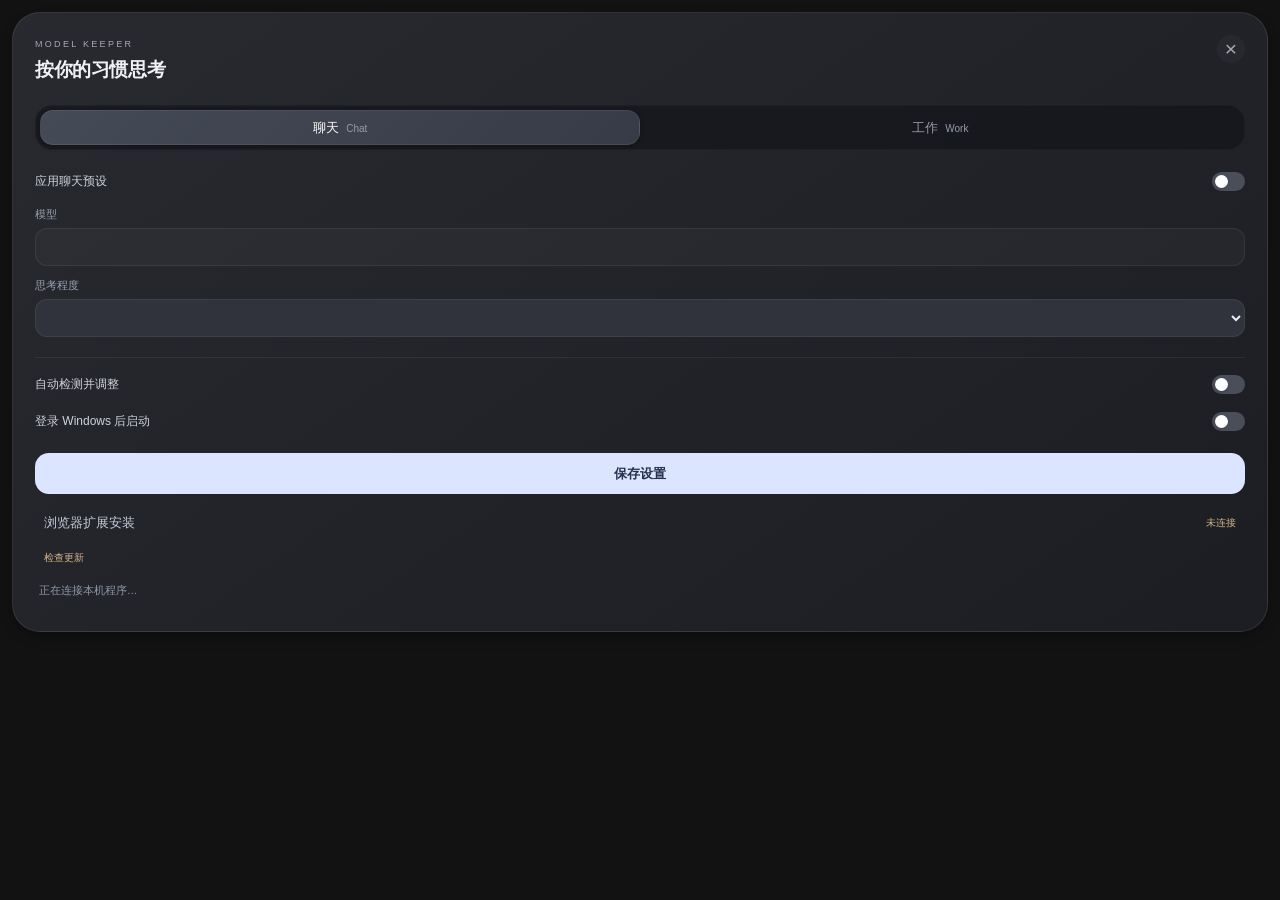
==== desktop_ui/index.html @ 0f9189ce "Build real-time orb desktop, Edge presets and GitHub installer updates" ====
<!doctype html><html lang="zh-CN"><head><meta charset="utf-8"><meta name="viewport" content="width=device-width,initial-scale=1"><link rel="stylesheet" href="style.css"></head><body>
<div id="orb"><canvas id="voice"></canvas><div id="orb-hit" title="点击设置 · 拖动移动 · 右键菜单"></div><span id="orb-error" hidden>!</span></div>
<main id="card" hidden>
  <header><div><span class="eyebrow">MODEL KEEPER</span><h1>按你的习惯思考</h1></div><button id="close" class="icon" aria-label="收起设置">×</button></header>
  <div class="segments" role="tablist"><div class="thumb"></div><button class="selected" data-mode="chat" role="tab" aria-selected="true">聊天 <small>Chat</small></button><button data-mode="work" role="tab" aria-selected="false">工作 <small>Work</small></button></div>
  <div class="panes"><section class="pane active" data-pane="chat"><label class="toggle-row">应用聊天预设<input id="chat-enabled" type="checkbox"><span class="switch"></span></label><label class="field">模型<input id="chat-model" list="models" autocomplete="off"></label><label class="field">思考程度<select id="chat-effort"></select></label></section><section class="pane" data-pane="work"><label class="toggle-row">应用工作预设<input id="work-enabled" type="checkbox"><span class="switch"></span></label><label class="field">模型<input id="work-model" list="models" autocomplete="off"></label><label class="field">思考程度<select id="work-effort"></select></label></section></div>
  <datalist id="models"></datalist>
  <div class="global"><label class="toggle-row">自动检测并调整<input id="enabled" type="checkbox"><span class="switch"></span></label><label class="toggle-row">登录 Windows 后启动<input id="startup" type="checkbox"><span class="switch"></span></label></div>
  <button id="save" class="primary">保存设置</button>
  <div class="actions"><button id="extension">浏览器扩展安装 <span id="extension-badge">未连接</span></button><button id="update"><span id="update-label">检查更新</span><small id="version"></small></button></div>
  <p id="status" role="status">正在连接本机程序…</p>
  <div id="guide" hidden><div class="guide-title">首次使用，只需加载一次<button id="guide-close" class="icon" aria-label="关闭安装说明">×</button></div><ol><li>在 Edge 打开 <strong>edge://extensions</strong></li><li>开启开发人员模式，点击“加载解压缩的扩展”</li><li>选择下面的文件夹，再刷新 ChatGPT</li></ol><div class="guide-buttons"><button id="copy-path">复制扩展路径</button><button id="open-folder">打开文件夹</button></div><p>安装成功后，不需要反复打开文件夹。</p></div>
</main><script src="qwebchannel.js"></script><script type="module" src="app.js"></script></body></html>
---- desktop_ui/style.css ----
:root{font-family:"Segoe UI","Microsoft YaHei UI",sans-serif;color:#f0f1f4;font-size:13px;color-scheme:dark}*{box-sizing:border-box}html,body{margin:0;width:100%;height:100%;background:transparent;overflow:hidden}button,input,select{font:inherit}button{cursor:pointer;border:0;color:inherit}button:focus-visible,input:focus-visible,select:focus-visible{outline:2px solid #8faaff;outline-offset:2px}button:disabled{opacity:.5;cursor:wait}#orb{position:relative;width:100%;height:100%}#voice{position:absolute;width:100%;height:100%;pointer-events:none}#orb-hit{position:absolute;inset:4px;border-radius:50%;cursor:pointer}#orb-error{position:absolute;right:6px;bottom:8px;background:#e8b884;color:#29201a;border-radius:50%;width:16px;height:16px;text-align:center;pointer-events:none}#card{position:relative;margin:12px;padding:22px 22px 15px;border-radius:28px;background:linear-gradient(145deg,#292b30f7,#1c1e23fa);border:1px solid #ffffff17;box-shadow:0 6px 12px #0004;min-height:540px}header{display:flex;align-items:flex-start;justify-content:space-between}.eyebrow{font-size:9px;letter-spacing:2.3px;color:#a4a9b7}h1{font-size:19px;letter-spacing:-.4px;font-weight:600;margin:7px 0 0}.icon{width:28px;height:28px;background:#ffffff08;color:#a7abb5;border-radius:50%;font-size:21px;line-height:22px}.icon:hover{background:#ffffff18;color:white}.segments{position:relative;display:flex;background:#1113189c;border:1px solid #ffffff07;border-radius:17px;padding:4px;margin:22px 0 17px}.segments button{z-index:1;position:relative;flex:1;background:transparent;height:35px;border-radius:13px;color:#9298a6;transition:color .22s}.segments button.selected{color:#fff}small{font-size:10px;color:#959cac;margin-left:4px}.thumb{position:absolute;top:4px;bottom:4px;left:4px;width:calc(50% - 4px);background:linear-gradient(135deg,#454a57,#363b47);border:1px solid #ffffff12;border-radius:13px;box-shadow:0 2px 5px #0003;transition:transform .26s cubic-bezier(.2,.8,.2,1)}.segments.work .thumb{transform:translateX(100%)}.panes{position:relative;height:190px}.pane{position:absolute;inset:0;opacity:0;transform:translateX(12px);pointer-events:none;transition:opacity .2s ease,transform .26s cubic-bezier(.2,.8,.2,1)}.pane.active{opacity:1;transform:translateX(0);pointer-events:auto}.pane[data-pane=chat]:not(.active){transform:translateX(-12px)}.toggle-row{position:relative;display:flex;align-items:center;justify-content:space-between;gap:12px;min-height:28px;font-size:12px;color:#ced2dc;cursor:pointer}.toggle-row input{position:absolute;right:0;width:36px;height:22px;opacity:0;cursor:pointer}.switch{width:33px;height:19px;border-radius:20px;background:#4a4e59;transition:background .2s;pointer-events:none}.switch:after{content:"";display:block;width:13px;height:13px;border-radius:50%;background:white;margin:3px;transition:transform .2s;box-shadow:0 1px 2px #0003}.toggle-row input:checked+.switch{background:#718eed}.toggle-row input:checked+.switch:after{transform:translateX(14px)}.toggle-row input:focus-visible+.switch{outline:2px solid #8faaff;outline-offset:3px}.field{display:block;color:#9aa1b0;font-size:11px;margin-top:12px}.field input,.field select{display:block;margin-top:6px;width:100%;height:38px;padding:0 12px;border:1px solid #ffffff12;border-radius:12px;background:#ffffff08;color:#ebedf4;font-size:13px}.field input:hover,.field select:hover{border-color:#ffffff28}.field select{background-color:#30333b}.global{border-top:1px solid #ffffff10;padding-top:12px;display:grid;gap:9px}.primary{width:100%;margin-top:18px;border-radius:14px;background:#dce5ff;color:#273149;height:41px;font-weight:600;transition:background .15s,transform .15s}.primary:hover{background:#edf2ff}.primary:active{transform:scale(.985)}.actions{display:flex;flex-direction:column;gap:3px;margin-top:12px}.actions button{background:transparent;text-align:left;color:#c5cbd8;border-radius:11px;padding:8px 9px;display:flex;align-items:center;justify-content:space-between}.actions button:hover{background:#ffffff08}.actions span{font-size:10px;color:#d6b28d}.actions span.connected{color:#9ed5c1}#status{font-size:10.5px;color:#8f98aa;line-height:1.65;margin:9px 4px 0;min-height:34px;overflow-wrap:anywhere}#guide{position:absolute;inset:80px 14px auto;padding:20px;background:#292d37;border:1px solid #616d8960;box-shadow:0 12px 36px #0009;border-radius:22px;z-index:8}.guide-title{display:flex;align-items:center;justify-content:space-between;font-weight:600;font-size:13px}.guide-title .icon{flex-shrink:0}ol{padding-left:18px;font-size:12px;color:#c6ccd8;line-height:1.9}.guide-buttons{display:flex;gap:8px}.guide-buttons button{border-radius:12px;flex:1;background:#dce5ff;color:#28324a;padding:10px 4px}#guide p{font-size:11px;color:#a4adbf;margin-bottom:0}@media(prefers-reduced-motion:reduce){*{transition:none!important}}[hidden]{display:none!important}
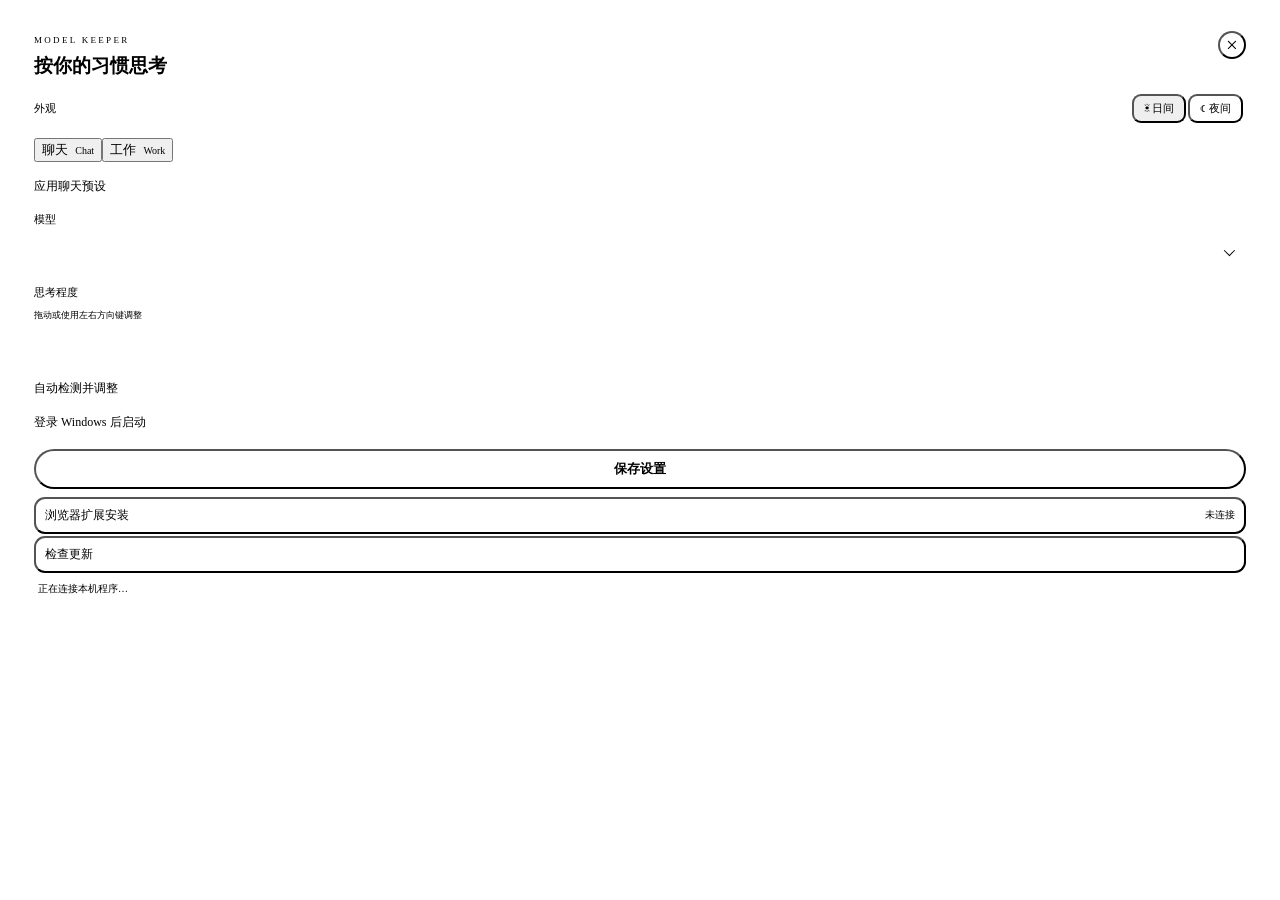
==== commit 0140de65: "Reuse original ChatGPT UI CSS for menus and power sliders with persistent monochrome themes" ====
--- a/desktop_ui/index.html
+++ b/desktop_ui/index.html
@@ -1,13 +1,25 @@
-<!doctype html><html lang="zh-CN"><head><meta charset="utf-8"><meta name="viewport" content="width=device-width,initial-scale=1"><link rel="stylesheet" href="style.css"></head><body>
+<!doctype html>
+<html lang="zh-CN" class="chatgpt-theme" data-codex-window-type="browser" data-theme="dark"><head><meta charset="utf-8"><meta name="viewport" content="width=device-width,initial-scale=1"><link id="web-style" rel="stylesheet" href="../runtime/web-ui.css"><link rel="stylesheet" href="style.css"></head><body>
 <div id="orb"><canvas id="voice"></canvas><div id="orb-hit" title="点击设置 · 拖动移动 · 右键菜单"></div><span id="orb-error" hidden>!</span></div>
 <main id="card" hidden>
   <header><div><span class="eyebrow">MODEL KEEPER</span><h1>按你的习惯思考</h1></div><button id="close" class="icon" aria-label="收起设置">×</button></header>
-  <div class="segments" role="tablist"><div class="thumb"></div><button class="selected" data-mode="chat" role="tab" aria-selected="true">聊天 <small>Chat</small></button><button data-mode="work" role="tab" aria-selected="false">工作 <small>Work</small></button></div>
-  <div class="panes"><section class="pane active" data-pane="chat"><label class="toggle-row">应用聊天预设<input id="chat-enabled" type="checkbox"><span class="switch"></span></label><label class="field">模型<input id="chat-model" list="models" autocomplete="off"></label><label class="field">思考程度<select id="chat-effort"></select></label></section><section class="pane" data-pane="work"><label class="toggle-row">应用工作预设<input id="work-enabled" type="checkbox"><span class="switch"></span></label><label class="field">模型<input id="work-model" list="models" autocomplete="off"></label><label class="field">思考程度<select id="work-effort"></select></label></section></div>
-  <datalist id="models"></datalist>
+  <div class="appearance" aria-label="外观主题"><span>外观</span><div role="group" aria-label="主题选择"><button id="theme-light" aria-pressed="false">☀︎ 日间</button><button id="theme-dark" aria-pressed="true">☾ 夜间</button></div></div>
+  <div class="segments root-HUUPVC relative isolate inline-grid h-9 min-w-0 grid-cols-2 gap-0 rounded-full select-none" role="tablist" aria-label="预设模式"><span class="pointer-events-none absolute inset-x-px top-1/2 z-0 h-8.5 -translate-y-1/2 rounded-full bg-background-mode-toggle-track" aria-hidden="true"></span><span class="thumb indicator-zrk55u pointer-events-none relative z-10 col-start-1 row-start-1 rounded-full" aria-hidden="true"></span><button id="tab-chat" class="selected cursor-interaction relative z-10 inline-flex h-full min-w-0 items-center justify-center whitespace-nowrap rounded-full px-3.5 text-sm font-medium col-start-1 row-start-1 text-mode-toggle-primary" data-mode="chat" role="tab" aria-selected="true" aria-controls="pane-chat">聊天 <small>Chat</small></button><button id="tab-work" class="cursor-interaction relative z-10 inline-flex h-full min-w-0 items-center justify-center whitespace-nowrap rounded-full px-3.5 text-sm font-medium col-start-2 row-start-1 text-mode-toggle-inactive" data-mode="work" role="tab" aria-selected="false" aria-controls="pane-work">工作 <small>Work</small></button></div>
+  <div class="panes">
+    <section id="pane-chat" class="pane active" data-pane="chat" role="tabpanel" aria-labelledby="tab-chat">
+      <label class="toggle-row">应用聊天预设<input id="chat-enabled" type="checkbox"><span class="switch"></span></label>
+      <div class="field model-field"><span id="chat-model-label">模型</span><button id="chat-model" class="model-trigger" aria-labelledby="chat-model-label chat-model-value" aria-haspopup="listbox" aria-expanded="false" aria-controls="chat-model-menu"><span id="chat-model-value"></span><span class="chevron" aria-hidden="true"></span></button><div id="chat-model-menu" class="model-menu no-drag z-50 m-px flex select-none flex-col bg-surface-elevated-secondary/90 text-default ring-(--color-border-overlay) ring-(length:--dropdown-overlay-ring-width) shadow-(--shadow-dropdown-overlay) backdrop-blur-sm rounded-2xl p-[var(--app-menu-gutter,var(--spacing))] ModelPickerDropdownContent-BBm8p1" data-state="open" role="listbox" aria-label="聊天模型" hidden></div></div>
+      <div class="field reasoning"><div class="reasoning-title"><label for="chat-effort">思考程度</label><output class="ViewToggleEffortLabel-mpNoee" data-accent="false" id="chat-effort-label" for="chat-effort"></output></div><div class="Container-qxn8NG" data-keyboard-focused="false" data-model-picker-power-slider><span id="chat-slider-root" class="Root-MhaajB" data-locked="false" data-dragging="false" data-fast-mode="false" data-highlighted="false" data-reduced-motion="false"><span class="Track-eoFI82"><span id="chat-range-fill" aria-hidden="true" class="Range-CJS9gM"></span><div class="TickRail-KLjYfZ" id="chat-ticks" aria-hidden="true"></div></span><div aria-hidden="true" class="VisualThumbRail-hji66C"><span id="chat-visual-thumb" class="ThumbScale-Hvw8Fr"><span class="ThumbSpring-tDZ1ke"><span class="Thumb-hwJ5wX"></span></span></span></div><input id="chat-effort" class="native-slider-bridge" type="range" min="0" max="4" step="1" aria-describedby="chat-effort-hint"></span></div><div class="rail-labels" id="chat-rail-labels"></div><p id="chat-effort-hint" class="hint">拖动或使用左右方向键调整</p></div>
+    </section>
+    <section id="pane-work" class="pane" data-pane="work" role="tabpanel" aria-labelledby="tab-work" inert>
+      <label class="toggle-row">应用工作预设<input id="work-enabled" type="checkbox"><span class="switch"></span></label>
+      <div class="field model-field"><span id="work-model-label">模型</span><button id="work-model" class="model-trigger" aria-labelledby="work-model-label work-model-value" aria-haspopup="listbox" aria-expanded="false" aria-controls="work-model-menu"><span id="work-model-value"></span><span class="chevron" aria-hidden="true"></span></button><div id="work-model-menu" class="model-menu no-drag z-50 m-px flex select-none flex-col bg-surface-elevated-secondary/90 text-default ring-(--color-border-overlay) ring-(length:--dropdown-overlay-ring-width) shadow-(--shadow-dropdown-overlay) backdrop-blur-sm rounded-2xl p-[var(--app-menu-gutter,var(--spacing))] ModelPickerDropdownContent-BBm8p1" data-state="open" role="listbox" aria-label="工作模型" hidden></div></div>
+      <div class="field reasoning"><div class="reasoning-title"><label for="work-effort">思考程度</label><output class="ViewToggleEffortLabel-mpNoee" data-accent="false" id="work-effort-label" for="work-effort"></output></div><div class="Container-qxn8NG" data-keyboard-focused="false" data-model-picker-power-slider><span id="work-slider-root" class="Root-MhaajB" data-locked="false" data-dragging="false" data-fast-mode="false" data-highlighted="false" data-reduced-motion="false"><span class="Track-eoFI82"><span id="work-range-fill" aria-hidden="true" class="Range-CJS9gM"></span><div class="TickRail-KLjYfZ" id="work-ticks" aria-hidden="true"></div></span><div aria-hidden="true" class="VisualThumbRail-hji66C"><span id="work-visual-thumb" class="ThumbScale-Hvw8Fr"><span class="ThumbSpring-tDZ1ke"><span class="Thumb-hwJ5wX"></span></span></span></div><input id="work-effort" class="native-slider-bridge" type="range" min="0" max="3" step="1" aria-describedby="work-effort-hint"></span></div><div class="rail-labels" id="work-rail-labels"></div><p id="work-effort-hint" class="hint">拖动或使用左右方向键调整</p></div>
+    </section>
+  </div>
   <div class="global"><label class="toggle-row">自动检测并调整<input id="enabled" type="checkbox"><span class="switch"></span></label><label class="toggle-row">登录 Windows 后启动<input id="startup" type="checkbox"><span class="switch"></span></label></div>
-  <button id="save" class="primary">保存设置</button>
-  <div class="actions"><button id="extension">浏览器扩展安装 <span id="extension-badge">未连接</span></button><button id="update"><span id="update-label">检查更新</span><small id="version"></small></button></div>
+  <button id="save" class="primary cursor-interaction h-10 rounded-full bg-background-primary-solid text-primary-solid px-4 text-sm font-medium hover:bg-background-primary-solid-hover">保存设置</button>
+  <div class="actions"><button id="extension"><span>浏览器扩展安装</span><span id="extension-badge">未连接</span></button><button id="update"><span id="update-label">检查更新</span><small id="version"></small></button></div>
   <p id="status" role="status">正在连接本机程序…</p>
-  <div id="guide" hidden><div class="guide-title">首次使用，只需加载一次<button id="guide-close" class="icon" aria-label="关闭安装说明">×</button></div><ol><li>在 Edge 打开 <strong>edge://extensions</strong></li><li>开启开发人员模式，点击“加载解压缩的扩展”</li><li>选择下面的文件夹，再刷新 ChatGPT</li></ol><div class="guide-buttons"><button id="copy-path">复制扩展路径</button><button id="open-folder">打开文件夹</button></div><p>安装成功后，不需要反复打开文件夹。</p></div>
+  <div id="guide" role="dialog" aria-modal="true" aria-label="浏览器扩展安装" hidden><div class="guide-title">连接到 Edge<button id="guide-close" class="icon" aria-label="关闭安装说明">×</button></div><p>自动准备扩展文件、复制路径并打开 Edge。首次加载需在浏览器中完成一次。</p><button id="prepare-extension" class="primary cursor-interaction h-10 rounded-full bg-background-primary-solid text-primary-solid px-4 text-sm font-medium hover:bg-background-primary-solid-hover">一键准备安装</button><ol><li>在打开的扩展页开启<strong>开发人员模式</strong></li><li>点击<strong>加载解压缩的扩展</strong></li><li>粘贴已复制的路径，选择文件夹；然后刷新 ChatGPT</li></ol><div class="guide-buttons"><button id="copy-path">复制路径</button><button id="open-folder">打开文件夹</button></div><p id="guide-state" role="status">本机接口已由安装程序注册，连接成功后这里会自动确认。</p></div>
 </main><script src="qwebchannel.js"></script><script type="module" src="app.js"></script></body></html>
--- a/desktop_ui/style.css
+++ b/desktop_ui/style.css
@@ -1 +1,16 @@
-:root{font-family:"Segoe UI","Microsoft YaHei UI",sans-serif;color:#f0f1f4;font-size:13px;color-scheme:dark}*{box-sizing:border-box}html,body{margin:0;width:100%;height:100%;background:transparent;overflow:hidden}button,input,select{font:inherit}button{cursor:pointer;border:0;color:inherit}button:focus-visible,input:focus-visible,select:focus-visible{outline:2px solid #8faaff;outline-offset:2px}button:disabled{opacity:.5;cursor:wait}#orb{position:relative;width:100%;height:100%}#voice{position:absolute;width:100%;height:100%;pointer-events:none}#orb-hit{position:absolute;inset:4px;border-radius:50%;cursor:pointer}#orb-error{position:absolute;right:6px;bottom:8px;background:#e8b884;color:#29201a;border-radius:50%;width:16px;height:16px;text-align:center;pointer-events:none}#card{position:relative;margin:12px;padding:22px 22px 15px;border-radius:28px;background:linear-gradient(145deg,#292b30f7,#1c1e23fa);border:1px solid #ffffff17;box-shadow:0 6px 12px #0004;min-height:540px}header{display:flex;align-items:flex-start;justify-content:space-between}.eyebrow{font-size:9px;letter-spacing:2.3px;color:#a4a9b7}h1{font-size:19px;letter-spacing:-.4px;font-weight:600;margin:7px 0 0}.icon{width:28px;height:28px;background:#ffffff08;color:#a7abb5;border-radius:50%;font-size:21px;line-height:22px}.icon:hover{background:#ffffff18;color:white}.segments{position:relative;display:flex;background:#1113189c;border:1px solid #ffffff07;border-radius:17px;padding:4px;margin:22px 0 17px}.segments button{z-index:1;position:relative;flex:1;background:transparent;height:35px;border-radius:13px;color:#9298a6;transition:color .22s}.segments button.selected{color:#fff}small{font-size:10px;color:#959cac;margin-left:4px}.thumb{position:absolute;top:4px;bottom:4px;left:4px;width:calc(50% - 4px);background:linear-gradient(135deg,#454a57,#363b47);border:1px solid #ffffff12;border-radius:13px;box-shadow:0 2px 5px #0003;transition:transform .26s cubic-bezier(.2,.8,.2,1)}.segments.work .thumb{transform:translateX(100%)}.panes{position:relative;height:190px}.pane{position:absolute;inset:0;opacity:0;transform:translateX(12px);pointer-events:none;transition:opacity .2s ease,transform .26s cubic-bezier(.2,.8,.2,1)}.pane.active{opacity:1;transform:translateX(0);pointer-events:auto}.pane[data-pane=chat]:not(.active){transform:translateX(-12px)}.toggle-row{position:relative;display:flex;align-items:center;justify-content:space-between;gap:12px;min-height:28px;font-size:12px;color:#ced2dc;cursor:pointer}.toggle-row input{position:absolute;right:0;width:36px;height:22px;opacity:0;cursor:pointer}.switch{width:33px;height:19px;border-radius:20px;background:#4a4e59;transition:background .2s;pointer-events:none}.switch:after{content:"";display:block;width:13px;height:13px;border-radius:50%;background:white;margin:3px;transition:transform .2s;box-shadow:0 1px 2px #0003}.toggle-row input:checked+.switch{background:#718eed}.toggle-row input:checked+.switch:after{transform:translateX(14px)}.toggle-row input:focus-visible+.switch{outline:2px solid #8faaff;outline-offset:3px}.field{display:block;color:#9aa1b0;font-size:11px;margin-top:12px}.field input,.field select{display:block;margin-top:6px;width:100%;height:38px;padding:0 12px;border:1px solid #ffffff12;border-radius:12px;background:#ffffff08;color:#ebedf4;font-size:13px}.field input:hover,.field select:hover{border-color:#ffffff28}.field select{background-color:#30333b}.global{border-top:1px solid #ffffff10;padding-top:12px;display:grid;gap:9px}.primary{width:100%;margin-top:18px;border-radius:14px;background:#dce5ff;color:#273149;height:41px;font-weight:600;transition:background .15s,transform .15s}.primary:hover{background:#edf2ff}.primary:active{transform:scale(.985)}.actions{display:flex;flex-direction:column;gap:3px;margin-top:12px}.actions button{background:transparent;text-align:left;color:#c5cbd8;border-radius:11px;padding:8px 9px;display:flex;align-items:center;justify-content:space-between}.actions button:hover{background:#ffffff08}.actions span{font-size:10px;color:#d6b28d}.actions span.connected{color:#9ed5c1}#status{font-size:10.5px;color:#8f98aa;line-height:1.65;margin:9px 4px 0;min-height:34px;overflow-wrap:anywhere}#guide{position:absolute;inset:80px 14px auto;padding:20px;background:#292d37;border:1px solid #616d8960;box-shadow:0 12px 36px #0009;border-radius:22px;z-index:8}.guide-title{display:flex;align-items:center;justify-content:space-between;font-weight:600;font-size:13px}.guide-title .icon{flex-shrink:0}ol{padding-left:18px;font-size:12px;color:#c6ccd8;line-height:1.9}.guide-buttons{display:flex;gap:8px}.guide-buttons button{border-radius:12px;flex:1;background:#dce5ff;color:#28324a;padding:10px 4px}#guide p{font-size:11px;color:#a4adbf;margin-bottom:0}@media(prefers-reduced-motion:reduce){*{transition:none!important}}[hidden]{display:none!important}
+/* Desktop placement only. Model menu, power slider, fonts and mode toggle
+   are painted by the unmodified, pinned ChatGPT stylesheet in runtime/. */
+html,body{margin:0;width:100%;height:100%;background:transparent!important;overflow:hidden}body{font-family:var(--font-sans);font-size:13px;color:var(--color-text)}button,input{font:inherit}button{cursor:pointer}button:disabled{opacity:.5;cursor:wait}[hidden]{display:none!important}
+#orb{position:relative;width:100%;height:100%}#voice{position:absolute;width:100%;height:100%;pointer-events:none}#orb-hit{position:absolute;inset:4px;border-radius:50%;cursor:pointer}#orb-error{position:absolute;right:6px;bottom:8px;background:white;color:black;border-radius:50%;width:16px;height:16px;text-align:center;pointer-events:none}
+#card{position:relative;margin:12px;padding:19px 22px 14px;border-radius:28px;background:var(--color-surface);border:.5px solid var(--color-border);box-shadow:var(--elevation-composer);color:var(--color-text)}header{display:flex;align-items:flex-start;justify-content:space-between}.eyebrow{font-size:9px;letter-spacing:2.3px;color:var(--color-text-secondary)}h1{font-size:19px;font-weight:600;margin:7px 0 0;line-height:1.3}.icon{width:28px;height:28px;background:var(--color-background-primary-soft);color:var(--color-text-secondary);border-radius:50%;font-size:21px;line-height:22px}.icon:hover{background:var(--color-background-primary-soft-hover)}
+.appearance{display:flex;justify-content:space-between;align-items:center;margin-top:12px;font-size:11px;color:var(--color-text-secondary)}.appearance>div{display:flex;padding:3px;gap:2px;background:var(--color-background-mode-toggle-track,var(--color-surface-secondary));border-radius:12px}.appearance button{padding:5px 10px;border-radius:9px;font-size:11px}.appearance button[aria-pressed=true]{background:var(--color-background-mode-toggle-selected,var(--color-surface-elevated));color:var(--color-text);box-shadow:var(--shadow-mode-toggle-selected)}
+.segments{width:100%;margin:12px 0;align-items:stretch}.thumb{transition:transform .3s cubic-bezier(.23,1,.32,1)}.segments.work .thumb{transform:translateX(calc(100% - 9px))}.segments button{gap:4px}small{font-size:10px;color:var(--color-text-secondary);margin-left:4px}.panes{position:relative;height:190px}.pane{position:absolute;inset:0;opacity:0;pointer-events:none;transition:opacity .2s}.pane.active{opacity:1;pointer-events:auto;z-index:2}
+.toggle-row{position:relative;display:flex;align-items:center;justify-content:space-between;gap:12px;min-height:26px;font-size:12px;color:var(--color-text);cursor:pointer}.toggle-row input{position:absolute;right:0;width:36px;height:22px;opacity:0;cursor:pointer}.switch{width:33px;height:19px;border-radius:20px;background:var(--color-border-strong);transition:background .2s;pointer-events:none}.switch:after{content:"";display:block;width:13px;height:13px;border-radius:50%;background:var(--color-surface);margin:3px;transition:transform .2s}.toggle-row input:checked+.switch{background:var(--color-text)}.toggle-row input:checked+.switch:after{transform:translateX(14px);background:var(--color-surface)}.toggle-row input:focus-visible+.switch{outline:2px solid var(--color-ring);outline-offset:3px}
+.field{display:block;color:var(--color-text-secondary);font-size:11px;margin-top:12px}.model-field{position:relative}.model-trigger{display:flex;align-items:center;justify-content:space-between;text-align:left;margin-top:6px;width:100%;height:38px;padding:0 12px;border:.5px solid var(--color-border);border-radius:12px;background:var(--color-surface-secondary);color:var(--color-text);font-size:13px}.model-trigger:hover{background:var(--color-background-primary-soft-hover)}.chevron{width:7px;height:7px;border:solid currentColor;border-width:0 1.5px 1.5px 0;transform:rotate(45deg) translateY(-2px);margin-right:2px}.model-trigger[aria-expanded=true] .chevron{transform:rotate(225deg)}.model-menu{position:absolute;top:calc(100% + 6px);left:0;max-width:100%;max-height:266px;overflow-y:auto;z-index:6;scrollbar-width:thin}.model-option{width:100%;text-align:left}.model-option .check{font-size:13px}
+.reasoning{margin-top:14px}.reasoning-title{display:flex;justify-content:space-between;align-items:center;margin-bottom:5px}.reasoning-title output{font-size:11px}.native-slider-bridge{position:absolute;inset:0;width:100%;height:28px;margin:0;appearance:none;background:transparent;opacity:0;cursor:pointer;z-index:5}.native-slider-bridge::-webkit-slider-thumb{appearance:none;width:28px;height:28px}.rail-labels{display:flex;justify-content:space-between;font-size:9px;margin:1px 8px 0}.rail-labels button{padding:1px 0;color:var(--color-text-secondary);font-size:9px;min-width:22px}.rail-labels button[aria-pressed=true]{color:var(--color-text)}.hint{font-size:9px;line-height:1.4;margin:4px 0 0;color:var(--color-text-secondary)}
+.global{border-top:.5px solid var(--color-border);padding-top:12px;display:grid;gap:8px}.primary{width:100%;margin-top:13px}.actions{display:flex;flex-direction:column;gap:2px;margin-top:8px}.actions button{background:transparent;text-align:left;color:var(--color-text);border-radius:11px;padding:8px 9px;display:flex;align-items:center;justify-content:space-between;font-size:12px}.actions button:hover{background:var(--color-background-primary-soft-hover)}#extension-badge{font-size:10px;color:var(--color-text-secondary)}#status{font-size:10px;color:var(--color-text-secondary);line-height:1.6;margin:8px 4px 0;min-height:32px;overflow-wrap:anywhere}
+#guide{position:absolute;inset:70px 14px auto;padding:20px;background:var(--color-surface-elevated);border:.5px solid var(--color-border);box-shadow:var(--elevation-composer);border-radius:22px;z-index:8}.guide-title{display:flex;align-items:center;justify-content:space-between;font-weight:600;font-size:14px}.guide-title .icon{flex-shrink:0}ol{padding-left:18px;font-size:12px;color:var(--color-text);line-height:1.9}.guide-buttons{display:flex;gap:8px}.guide-buttons button{border-radius:12px;flex:1;background:var(--color-background-primary-soft);color:var(--color-text);padding:10px 4px}#guide p{font-size:11px;color:var(--color-text-secondary);line-height:1.7;margin-bottom:0}
+@media(prefers-reduced-motion:reduce){.thumb,.pane,.switch,.switch:after{transition:none!important}}
+/* Monochrome accent requested by the user; all slider geometry stays original. */
+:root{--color-chart-blue:var(--color-text);--color-ring:var(--color-text)}
+.primary{height:40px;border-radius:var(--radius-button-action,9999px);background:var(--color-text);color:var(--color-surface);font-weight:600}
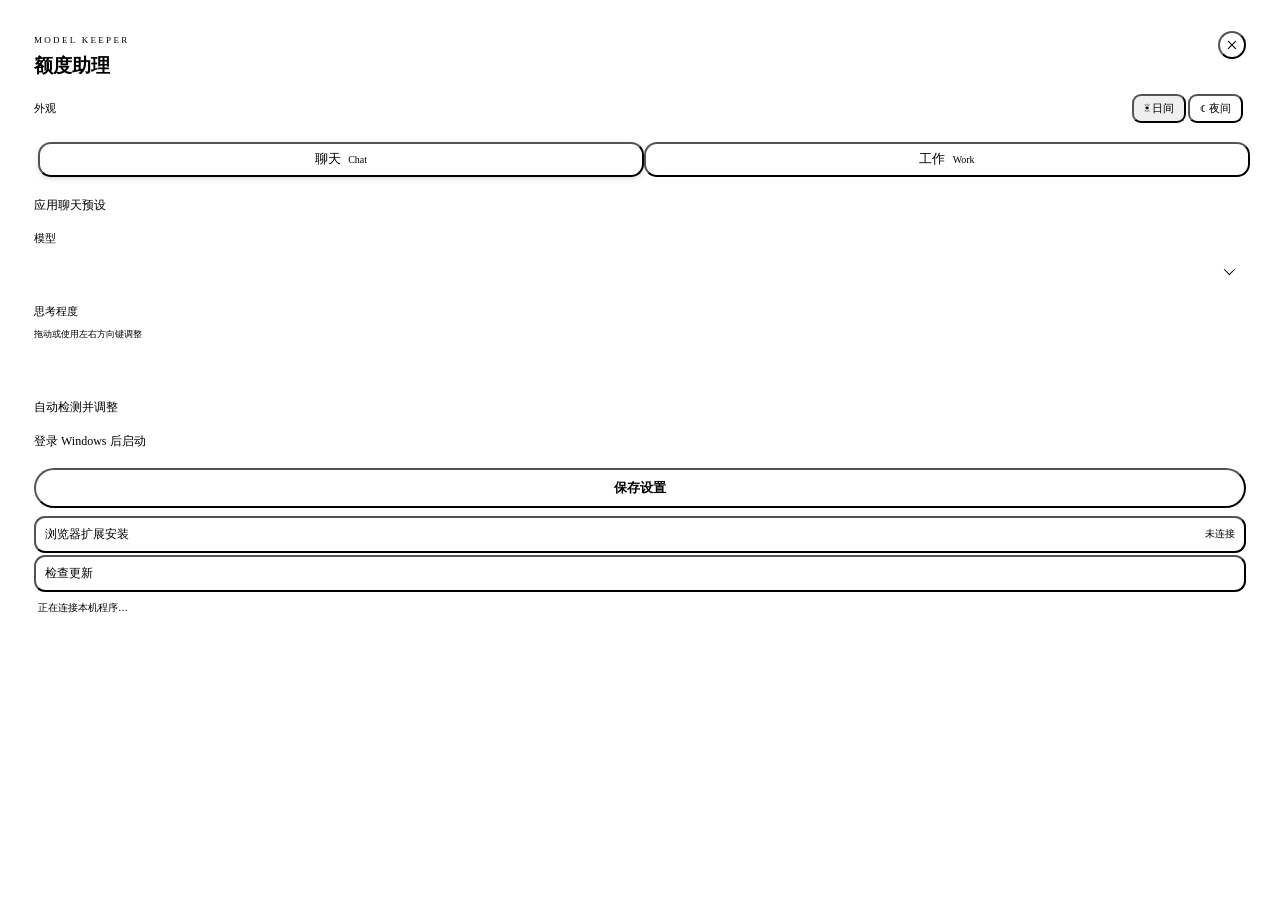
==== commit 5802dca5: "Restore rectangular mode switch and add draggable dismissible allowance settings" ====
--- a/desktop_ui/index.html
+++ b/desktop_ui/index.html
@@ -2,19 +2,19 @@
 <html lang="zh-CN" class="chatgpt-theme" data-codex-window-type="browser" data-theme="dark"><head><meta charset="utf-8"><meta name="viewport" content="width=device-width,initial-scale=1"><link id="web-style" rel="stylesheet" href="../runtime/web-ui.css"><link rel="stylesheet" href="style.css"></head><body>
 <div id="orb"><canvas id="voice"></canvas><div id="orb-hit" title="点击设置 · 拖动移动 · 右键菜单"></div><span id="orb-error" hidden>!</span></div>
 <main id="card" hidden>
-  <header><div><span class="eyebrow">MODEL KEEPER</span><h1>按你的习惯思考</h1></div><button id="close" class="icon" aria-label="收起设置">×</button></header>
+  <header><div><span class="eyebrow">MODEL KEEPER</span><h1>额度助理</h1></div><button id="close" class="icon" aria-label="收起设置">×</button></header>
   <div class="appearance" aria-label="外观主题"><span>外观</span><div role="group" aria-label="主题选择"><button id="theme-light" aria-pressed="false">☀︎ 日间</button><button id="theme-dark" aria-pressed="true">☾ 夜间</button></div></div>
-  <div class="segments root-HUUPVC relative isolate inline-grid h-9 min-w-0 grid-cols-2 gap-0 rounded-full select-none" role="tablist" aria-label="预设模式"><span class="pointer-events-none absolute inset-x-px top-1/2 z-0 h-8.5 -translate-y-1/2 rounded-full bg-background-mode-toggle-track" aria-hidden="true"></span><span class="thumb indicator-zrk55u pointer-events-none relative z-10 col-start-1 row-start-1 rounded-full" aria-hidden="true"></span><button id="tab-chat" class="selected cursor-interaction relative z-10 inline-flex h-full min-w-0 items-center justify-center whitespace-nowrap rounded-full px-3.5 text-sm font-medium col-start-1 row-start-1 text-mode-toggle-primary" data-mode="chat" role="tab" aria-selected="true" aria-controls="pane-chat">聊天 <small>Chat</small></button><button id="tab-work" class="cursor-interaction relative z-10 inline-flex h-full min-w-0 items-center justify-center whitespace-nowrap rounded-full px-3.5 text-sm font-medium col-start-2 row-start-1 text-mode-toggle-inactive" data-mode="work" role="tab" aria-selected="false" aria-controls="pane-work">工作 <small>Work</small></button></div>
+  <div class="segments" role="tablist" aria-label="预设模式"><span class="thumb" aria-hidden="true"></span><button id="tab-chat" class="selected" data-mode="chat" role="tab" aria-selected="true" aria-controls="pane-chat">聊天 <small>Chat</small></button><button id="tab-work" data-mode="work" role="tab" aria-selected="false" aria-controls="pane-work">工作 <small>Work</small></button></div>
   <div class="panes">
     <section id="pane-chat" class="pane active" data-pane="chat" role="tabpanel" aria-labelledby="tab-chat">
       <label class="toggle-row">应用聊天预设<input id="chat-enabled" type="checkbox"><span class="switch"></span></label>
       <div class="field model-field"><span id="chat-model-label">模型</span><button id="chat-model" class="model-trigger" aria-labelledby="chat-model-label chat-model-value" aria-haspopup="listbox" aria-expanded="false" aria-controls="chat-model-menu"><span id="chat-model-value"></span><span class="chevron" aria-hidden="true"></span></button><div id="chat-model-menu" class="model-menu no-drag z-50 m-px flex select-none flex-col bg-surface-elevated-secondary/90 text-default ring-(--color-border-overlay) ring-(length:--dropdown-overlay-ring-width) shadow-(--shadow-dropdown-overlay) backdrop-blur-sm rounded-2xl p-[var(--app-menu-gutter,var(--spacing))] ModelPickerDropdownContent-BBm8p1" data-state="open" role="listbox" aria-label="聊天模型" hidden></div></div>
-      <div class="field reasoning"><div class="reasoning-title"><label for="chat-effort">思考程度</label><output class="ViewToggleEffortLabel-mpNoee" data-accent="false" id="chat-effort-label" for="chat-effort"></output></div><div class="Container-qxn8NG" data-keyboard-focused="false" data-model-picker-power-slider><span id="chat-slider-root" class="Root-MhaajB" data-locked="false" data-dragging="false" data-fast-mode="false" data-highlighted="false" data-reduced-motion="false"><span class="Track-eoFI82"><span id="chat-range-fill" aria-hidden="true" class="Range-CJS9gM"></span><div class="TickRail-KLjYfZ" id="chat-ticks" aria-hidden="true"></div></span><div aria-hidden="true" class="VisualThumbRail-hji66C"><span id="chat-visual-thumb" class="ThumbScale-Hvw8Fr"><span class="ThumbSpring-tDZ1ke"><span class="Thumb-hwJ5wX"></span></span></span></div><input id="chat-effort" class="native-slider-bridge" type="range" min="0" max="4" step="1" aria-describedby="chat-effort-hint"></span></div><div class="rail-labels" id="chat-rail-labels"></div><p id="chat-effort-hint" class="hint">拖动或使用左右方向键调整</p></div>
+      <div class="field reasoning"><div class="reasoning-title"><label for="chat-effort">思考程度</label><output class="ViewToggleEffortLabel-mpNoee" data-accent="false" id="chat-effort-label" for="chat-effort"></output></div><div id="chat-effort" role="slider" tabindex="0" aria-label="思考程度" aria-orientation="horizontal" aria-describedby="chat-effort-hint"></div><div class="rail-labels" id="chat-rail-labels"></div><p id="chat-effort-hint" class="hint">拖动或使用左右方向键调整</p></div>
     </section>
     <section id="pane-work" class="pane" data-pane="work" role="tabpanel" aria-labelledby="tab-work" inert>
       <label class="toggle-row">应用工作预设<input id="work-enabled" type="checkbox"><span class="switch"></span></label>
       <div class="field model-field"><span id="work-model-label">模型</span><button id="work-model" class="model-trigger" aria-labelledby="work-model-label work-model-value" aria-haspopup="listbox" aria-expanded="false" aria-controls="work-model-menu"><span id="work-model-value"></span><span class="chevron" aria-hidden="true"></span></button><div id="work-model-menu" class="model-menu no-drag z-50 m-px flex select-none flex-col bg-surface-elevated-secondary/90 text-default ring-(--color-border-overlay) ring-(length:--dropdown-overlay-ring-width) shadow-(--shadow-dropdown-overlay) backdrop-blur-sm rounded-2xl p-[var(--app-menu-gutter,var(--spacing))] ModelPickerDropdownContent-BBm8p1" data-state="open" role="listbox" aria-label="工作模型" hidden></div></div>
-      <div class="field reasoning"><div class="reasoning-title"><label for="work-effort">思考程度</label><output class="ViewToggleEffortLabel-mpNoee" data-accent="false" id="work-effort-label" for="work-effort"></output></div><div class="Container-qxn8NG" data-keyboard-focused="false" data-model-picker-power-slider><span id="work-slider-root" class="Root-MhaajB" data-locked="false" data-dragging="false" data-fast-mode="false" data-highlighted="false" data-reduced-motion="false"><span class="Track-eoFI82"><span id="work-range-fill" aria-hidden="true" class="Range-CJS9gM"></span><div class="TickRail-KLjYfZ" id="work-ticks" aria-hidden="true"></div></span><div aria-hidden="true" class="VisualThumbRail-hji66C"><span id="work-visual-thumb" class="ThumbScale-Hvw8Fr"><span class="ThumbSpring-tDZ1ke"><span class="Thumb-hwJ5wX"></span></span></span></div><input id="work-effort" class="native-slider-bridge" type="range" min="0" max="3" step="1" aria-describedby="work-effort-hint"></span></div><div class="rail-labels" id="work-rail-labels"></div><p id="work-effort-hint" class="hint">拖动或使用左右方向键调整</p></div>
+      <div class="field reasoning"><div class="reasoning-title"><label for="work-effort">思考程度</label><output class="ViewToggleEffortLabel-mpNoee" data-accent="false" id="work-effort-label" for="work-effort"></output></div><div id="work-effort" role="slider" tabindex="0" aria-label="思考程度" aria-orientation="horizontal" aria-describedby="work-effort-hint"></div><div class="rail-labels" id="work-rail-labels"></div><p id="work-effort-hint" class="hint">拖动或使用左右方向键调整</p></div>
     </section>
   </div>
   <div class="global"><label class="toggle-row">自动检测并调整<input id="enabled" type="checkbox"><span class="switch"></span></label><label class="toggle-row">登录 Windows 后启动<input id="startup" type="checkbox"><span class="switch"></span></label></div>
--- a/desktop_ui/style.css
+++ b/desktop_ui/style.css
@@ -4,13 +4,13 @@
 #orb{position:relative;width:100%;height:100%}#voice{position:absolute;width:100%;height:100%;pointer-events:none}#orb-hit{position:absolute;inset:4px;border-radius:50%;cursor:pointer}#orb-error{position:absolute;right:6px;bottom:8px;background:white;color:black;border-radius:50%;width:16px;height:16px;text-align:center;pointer-events:none}
 #card{position:relative;margin:12px;padding:19px 22px 14px;border-radius:28px;background:var(--color-surface);border:.5px solid var(--color-border);box-shadow:var(--elevation-composer);color:var(--color-text)}header{display:flex;align-items:flex-start;justify-content:space-between}.eyebrow{font-size:9px;letter-spacing:2.3px;color:var(--color-text-secondary)}h1{font-size:19px;font-weight:600;margin:7px 0 0;line-height:1.3}.icon{width:28px;height:28px;background:var(--color-background-primary-soft);color:var(--color-text-secondary);border-radius:50%;font-size:21px;line-height:22px}.icon:hover{background:var(--color-background-primary-soft-hover)}
 .appearance{display:flex;justify-content:space-between;align-items:center;margin-top:12px;font-size:11px;color:var(--color-text-secondary)}.appearance>div{display:flex;padding:3px;gap:2px;background:var(--color-background-mode-toggle-track,var(--color-surface-secondary));border-radius:12px}.appearance button{padding:5px 10px;border-radius:9px;font-size:11px}.appearance button[aria-pressed=true]{background:var(--color-background-mode-toggle-selected,var(--color-surface-elevated));color:var(--color-text);box-shadow:var(--shadow-mode-toggle-selected)}
-.segments{width:100%;margin:12px 0;align-items:stretch}.thumb{transition:transform .3s cubic-bezier(.23,1,.32,1)}.segments.work .thumb{transform:translateX(calc(100% - 9px))}.segments button{gap:4px}small{font-size:10px;color:var(--color-text-secondary);margin-left:4px}.panes{position:relative;height:190px}.pane{position:absolute;inset:0;opacity:0;pointer-events:none;transition:opacity .2s}.pane.active{opacity:1;pointer-events:auto;z-index:2}
+.segments{position:relative;display:flex;width:100%;margin:12px 0;padding:4px;border:1px solid var(--color-border);border-radius:17px;background:var(--color-surface-secondary)}.segments .thumb{position:absolute;top:4px;bottom:4px;left:4px;width:calc(50% - 4px);border:1px solid var(--color-border);border-radius:13px;background:var(--color-background-mode-toggle-selected,var(--color-surface-elevated));box-shadow:0 2px 5px #0002;transition:transform .26s cubic-bezier(.2,.8,.2,1)}.segments.work .thumb{transform:translateX(100%)}.segments button{position:relative;z-index:1;flex:1;height:35px;border-radius:13px;background:transparent;color:var(--color-text-secondary);transition:color .22s}.segments button.selected{color:var(--color-text)}header{cursor:grab;user-select:none;touch-action:none}header.dragging{cursor:grabbing}header button{cursor:pointer}small{font-size:10px;color:var(--color-text-secondary);margin-left:4px}.panes{position:relative;height:190px}.pane{position:absolute;inset:0;opacity:0;pointer-events:none;transition:opacity .2s}.pane.active{opacity:1;pointer-events:auto;z-index:2}
 .toggle-row{position:relative;display:flex;align-items:center;justify-content:space-between;gap:12px;min-height:26px;font-size:12px;color:var(--color-text);cursor:pointer}.toggle-row input{position:absolute;right:0;width:36px;height:22px;opacity:0;cursor:pointer}.switch{width:33px;height:19px;border-radius:20px;background:var(--color-border-strong);transition:background .2s;pointer-events:none}.switch:after{content:"";display:block;width:13px;height:13px;border-radius:50%;background:var(--color-surface);margin:3px;transition:transform .2s}.toggle-row input:checked+.switch{background:var(--color-text)}.toggle-row input:checked+.switch:after{transform:translateX(14px);background:var(--color-surface)}.toggle-row input:focus-visible+.switch{outline:2px solid var(--color-ring);outline-offset:3px}
 .field{display:block;color:var(--color-text-secondary);font-size:11px;margin-top:12px}.model-field{position:relative}.model-trigger{display:flex;align-items:center;justify-content:space-between;text-align:left;margin-top:6px;width:100%;height:38px;padding:0 12px;border:.5px solid var(--color-border);border-radius:12px;background:var(--color-surface-secondary);color:var(--color-text);font-size:13px}.model-trigger:hover{background:var(--color-background-primary-soft-hover)}.chevron{width:7px;height:7px;border:solid currentColor;border-width:0 1.5px 1.5px 0;transform:rotate(45deg) translateY(-2px);margin-right:2px}.model-trigger[aria-expanded=true] .chevron{transform:rotate(225deg)}.model-menu{position:absolute;top:calc(100% + 6px);left:0;max-width:100%;max-height:266px;overflow-y:auto;z-index:6;scrollbar-width:thin}.model-option{width:100%;text-align:left}.model-option .check{font-size:13px}
-.reasoning{margin-top:14px}.reasoning-title{display:flex;justify-content:space-between;align-items:center;margin-bottom:5px}.reasoning-title output{font-size:11px}.native-slider-bridge{position:absolute;inset:0;width:100%;height:28px;margin:0;appearance:none;background:transparent;opacity:0;cursor:pointer;z-index:5}.native-slider-bridge::-webkit-slider-thumb{appearance:none;width:28px;height:28px}.rail-labels{display:flex;justify-content:space-between;font-size:9px;margin:1px 8px 0}.rail-labels button{padding:1px 0;color:var(--color-text-secondary);font-size:9px;min-width:22px}.rail-labels button[aria-pressed=true]{color:var(--color-text)}.hint{font-size:9px;line-height:1.4;margin:4px 0 0;color:var(--color-text-secondary)}
+.reasoning{margin-top:14px}.reasoning-title{display:flex;justify-content:space-between;align-items:center;margin-bottom:5px}.reasoning-title output{font-size:11px}.rail-labels{display:flex;justify-content:space-between;font-size:9px;margin:1px 8px 0}.rail-labels button{padding:1px 0;color:var(--color-text-secondary);font-size:9px;min-width:22px}.rail-labels button[aria-pressed=true]{color:var(--color-text)}.hint{font-size:9px;line-height:1.4;margin:4px 0 0;color:var(--color-text-secondary)}
 .global{border-top:.5px solid var(--color-border);padding-top:12px;display:grid;gap:8px}.primary{width:100%;margin-top:13px}.actions{display:flex;flex-direction:column;gap:2px;margin-top:8px}.actions button{background:transparent;text-align:left;color:var(--color-text);border-radius:11px;padding:8px 9px;display:flex;align-items:center;justify-content:space-between;font-size:12px}.actions button:hover{background:var(--color-background-primary-soft-hover)}#extension-badge{font-size:10px;color:var(--color-text-secondary)}#status{font-size:10px;color:var(--color-text-secondary);line-height:1.6;margin:8px 4px 0;min-height:32px;overflow-wrap:anywhere}
 #guide{position:absolute;inset:70px 14px auto;padding:20px;background:var(--color-surface-elevated);border:.5px solid var(--color-border);box-shadow:var(--elevation-composer);border-radius:22px;z-index:8}.guide-title{display:flex;align-items:center;justify-content:space-between;font-weight:600;font-size:14px}.guide-title .icon{flex-shrink:0}ol{padding-left:18px;font-size:12px;color:var(--color-text);line-height:1.9}.guide-buttons{display:flex;gap:8px}.guide-buttons button{border-radius:12px;flex:1;background:var(--color-background-primary-soft);color:var(--color-text);padding:10px 4px}#guide p{font-size:11px;color:var(--color-text-secondary);line-height:1.7;margin-bottom:0}
 @media(prefers-reduced-motion:reduce){.thumb,.pane,.switch,.switch:after{transition:none!important}}
-/* Monochrome accent requested by the user; all slider geometry stays original. */
-:root{--color-chart-blue:var(--color-text);--color-ring:var(--color-text)}
+/* Original webpage accent, independent of the monochrome surface theme. */
+:root{--codex-base-accent:#3a83f7;--app-color-accent-blue:var(--codex-base-accent);--color-chart-blue:var(--app-color-accent-blue);--color-ring:var(--app-color-accent-blue)}
 .primary{height:40px;border-radius:var(--radius-button-action,9999px);background:var(--color-text);color:var(--color-surface);font-weight:600}
